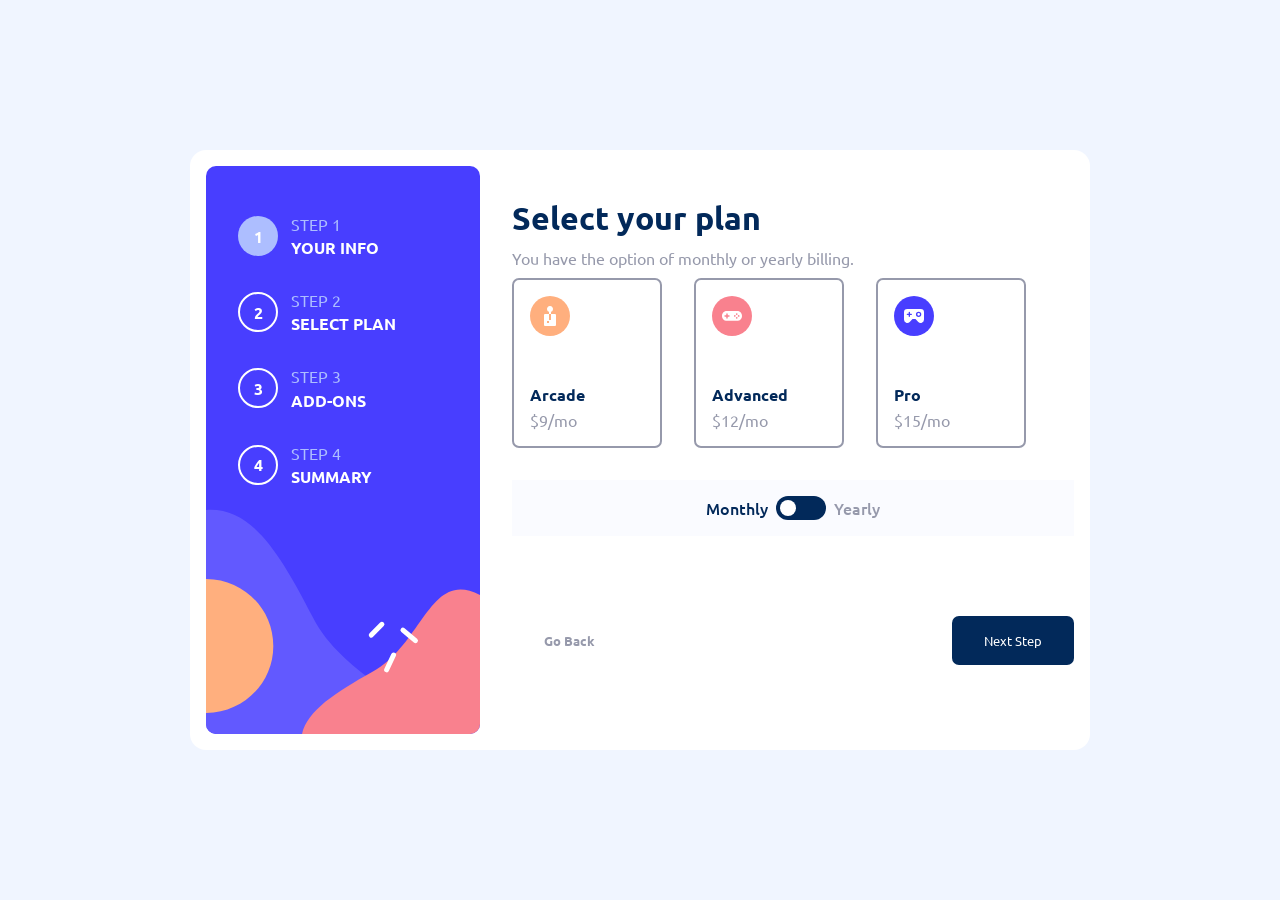
==== frontendmentor/multi-step-form-main/index.html @ c29bb30b "fm multi step form" ====
<!DOCTYPE html>
<html lang="en">

<head>
  <meta charset="UTF-8">
  <meta name="viewport" content="width=device-width, initial-scale=1.0">
  <!-- displays site properly based on user's device -->

  <link rel="icon" type="image/png" sizes="32x32" href="./assets/images/favicon-32x32.png">

  <title>Frontend Mentor | Multi-step form</title>

  <!-- Feel free to remove these styles or customise in your own stylesheet 👍 -->
  <!-- My CSS -->

  <link rel="preconnect" href="https://fonts.googleapis.com">
  <link rel="preconnect" href="https://fonts.gstatic.com" crossorigin>
  <link
    href="https://fonts.googleapis.com/css2?family=Ubuntu:ital,wght@0,300;0,400;0,500;0,700;1,300;1,400;1,500;1,700&display=swap"
    rel="stylesheet">
  <link rel="stylesheet" href="style.css">
</head>

<body>
  <div class="form">
    <div class="form-container">

      <!-- Sidebar Start -->
      <div class="form-sidebar">

        <div class="step active">
          <div class="circle">1</div>
          <div class="step-content">
            <span>STEP 1</span>
            <b>YOUR INFO</b>
          </div>
        </div>

        <div class="step">
          <div class="circle">2</div>
          <div class="step-content">
            <span>STEP 2</span>
            <b>SELECT PLAN</b>
          </div>
        </div>

        <div class="step">
          <div class="circle">3</div>
          <div class="step-content">
            <span>STEP 3</span>
            <b>ADD-ONS</b>
          </div>
        </div>

        <div class="step">
          <div class="circle">4</div>
          <div class="step-content">
            <span>STEP 4</span>
            <b>SUMMARY</b>
          </div>
        </div>

      </div>
      <!-- Sidebar End -->

      <!-- Step 1 start -->

      <div class="stp step-1">
        <div class="header">
          <h1 class="title">
            Personal info
          </h1>
          <p class="exp"> Please provide your name, email address, and phone number.</p>
        </div>

        <form action="">
          <div class="label">
            <label for="name">Name</label>
            <p class="error">This field is required</p>
          </div>
          <input type="text" required id="name" placeholder="e.g. Stephen King">

          <div class="label">
            <label for="email">Email Address</label>
            <p class="error">This field is required</p>
          </div>
          <input type="email" required name="email" id="email" placeholder="e.g. stephenking@lorem.com">


          <div class="label">
            <label for="email"> Phone Number</label>
            <p class="error">This field is required</p>
          </div>
          <input type="tel" required name="phone" id="phone" placeholder="e.g. +1 234 567 890">
        </form>

        <div class="btns">
          <button class="next-step" type="submit">Next Step</button>
        </div>
        <!-- Step 1 end -->
      </div>

      <!-- Step 2 start -->

      <div class="stp step-2">
        <div class="header">
          <h1 class="title">
            Select your plan
          </h1>
          <p class="exp"> You have the option of monthly or yearly billing.</p>
          <form>
            <div class="plan-card selected">
              <img src="./assets/images/icon-arcade.svg" alt="">
              <div class="plan-info chosen">
                <b> Arcade</b>
                <span class="plan-priced"> $9/mo</span>
              </div>
            </div>

            <div class="plan-card">
              <img src="./assets/images/icon-advanced.svg" alt="">
              <div class="plan-info">
                <b> Advanced</b>
                <span class="plan-priced"> $12/mo</span>
              </div>
            </div>

            <div class="plan-card">
              <img src="./assets/images/icon-pro.svg" alt="">
              <div class="plan-info">
                <b> Pro</b>
                <span class="plan-priced"> $15/mo</span>
              </div>
            </div>
          </form>
          <div class="switcher">
            <p class="monthly sw-active">
              Monthly
            </p>
            <label class="switch">
              <input type="checkbox">
              <span class="slider round"></span>
            </label>
            <p class="yearly">Yearly</p>
          </div>
          <div class="btns">
            <button class="previous-step" type="button"> Go Back</button>
            <button class="next-step" type="submit"> Next Step</button>
          </div>
        </div>
      </div>

      <!-- Step 2 end -->

      <!-- Step 3 start -->

      <div class="stp step-3">
        <div class="header">
          <h1 class="title"> Pick add-ons</h1>
          <p class="exp"> Add-ons help enhance your gaming experience.</p>
        </div>
        <form action="">

          <div class="box" data-id="1">
            <input type="checkbox" id="online">
            <div class="description">
              <label for="online">
                Online service
              </label>
              <small> Access to multiplayer games</small>
            </div>
            <p class="price"> +$1/mo</p>
          </div>

          <div class="box" data-id="2">
            <input type="checkbox" id="online">
            <div class="description">
              <label for="larger">
                Customizable Profile
              </label>
              <small> Extra 1TB of cloud save</small>
            </div>
            <p class="price"> +$2/mo</p>
          </div>

          <div class="box" data-id="3">
            <input type="checkbox" id="online">
            <div class="description">
              <label for="custom">
                Customizable Profile
              </label>
              <small> Custom theme on your profile</small>
            </div>
            <p class="price"> +$2/mo</p>
          </div>

        </form>

        <div class="btns">
          <button class="previous-step" type="button"> Go Back</button>
          <button class="next-step" type="submit"> Next Step</button>
        </div>
      </div>

      <!-- Step 3 end -->

      <!-- Step 4 start -->

      <div class="stp step-4">
        <div class="header">
          <h1 class="title">Finishing Up</h1>
          <p class="exp">
            Double-check everything looks OK before confirming.
          </p>
        </div>
        <div class="selection-box">
          <div class="selection-container">
            <div class="selected-plan">
              <p class="plan-name">Arcade(Monthly)</p>
              <p class="plan-price">$9/mo</p>
            </div>
            <hr>
            <div class="selected-addon">
              <span class="service-name">Online service</span>
              <span class="service-price">$1/mo</span>
            </div>
          </div>
        </div>
        <p class="total"> Total (per month/year)</p>
      </div>
      <!-- Step 4 end -->

      <!-- Step 5 start -->
      <div class="step-5">
        <img src="./assets/images/icon-thank-you.svg" alt="">
        <div class="header">
          <h1 class="title"> Thank you!</h1>
          <p class="exp"> Thanks for confirming your subscription! We hope you have fun
            using our platform. If you ever need support, please feel free
            to email us at support@loremgaming.com.</p>
        </div>
        <div class="btns">

          <button class="next-step" type="submit"> </button>
        </div>
      </div>
    </div>
  </div>

</body>

</html>
---- frontendmentor/multi-step-form-main/style.css ----
/* ==========================================================================
   1. Global Resets & Variables
   ========================================================================== */

*,
*::before,
*::after {
    box-sizing: border-box;
    margin: 0;
    padding: 0;
}

/* Force form elements to inherit the font-family from the body */
button,
input,
select,
textarea {
    font-family: inherit;
}

:root {

    /* colors Primary */

    --blue-950: hsl(213, 96%, 18%);
    --purple-600: hsl(243, 100%, 62%);
    --blue-300: hsl(228, 100%, 84%);
    --blue-200: hsl(206, 94%, 87%);
    --red-500: hsl(354, 84%, 57%);

    /* colors Neutral */

    --grey-500: hsl(231, 11%, 63%);
    --purple-200: hsl(229, 24%, 87%);
    --blue-100: hsl(218, 100%, 97%);
    --blue-50: hsl(231, 100%, 99%);
    --white: hsl(0, 100%, 100%);
}

body {
    background-color: var(--blue-100);
    display: flex;
    font-family: "Ubuntu", sans-serif;
    align-items: center;
    justify-content: center;
    min-height: 100vh;
}

.hidden {
    display: none;
}

img {
    max-width: 100%;
}

.form {
    width: 900px;
    background-color: var(--white);
    border-radius: 1rem;
    box-shadow: 0px 0px 0px black;
}

.form-container {
    display: flex;
    padding: 1rem;
}

.form-sidebar {
    background-image: url(assets/images/bg-sidebar-desktop.svg);
    background-repeat: no-repeat;
    width: 400px;
    height: 568px;
    padding: 3rem 2rem;
    display: flex;
    flex-direction: column;
    gap: 2rem;
}

.circle {
    width: 40px;
    height: 40px;
    border: 2px solid var(--white);
    border-radius: 50%;
    display: flex;
    align-items: center;
    justify-content: center;
    color: var(--white);
    font-weight: 700;
}

.active .circle {
    background-color: var(--blue-300);
    color: --var(blue-950);
    border: none;
}

/* .error {
    border: 2px solid var(--red-500);
} */

.step {
    display: flex;
    align-items: center;
    gap: .8rem;

}

.step-content {
    display: flex;
    flex-direction: column;
    gap: .2rem;

    & span {
        text-transform: uppercase;
        color: var(--blue-300);
    }

    & b {
        text-transform: uppercase;
        color: var(--white);
    }
}

.stp {
    display: flex;
    flex-direction: column;
    justify-content: center;

    & .header {
        margin-bottom: auto;
        padding-top: 2rem;
        line-height: 2.5rem;
    }
}

.header {
    & .title {
        color: var(--blue-950);
    }

    & .exp {
        color: var(--grey-500);
    }
}

.next-step {
    margin-top: auto;
    margin-bottom: 2rem;
    margin-left: auto;
    border: none;
    padding: 1rem 2rem;
    border-radius: 7px;
    background-color: var(--blue-950);
    color: white;
    cursor: pointer;
}

/* STEP 1 */

.step-1 {
    display: none;
    width: 90%;

    & form {
        display: flex;
        flex-direction: column;
        flex: 1;
        justify-content: center;
        gap: 1rem;

        & input {
            padding: 1rem;
            border: 1px solid var(--grey-500);
            border-radius: 7px;
            font-weight: 500;
            font-size: 1rem;
            /* font-family: inherit; */

            &:focus {
                outline-color: var(--purple-600);
            }

            &::placeholder {
                font-weight: 500;
                font-size: 1rem;
            }

        }

        & .error {
            display: none;
            color: var(--red-500);
            font-size: .9rem;
            font-weight: 700;
        }
    }
}

.label {
    color: var(--blue-950);
    display: flex;
    justify-content: space-between;
}

/* STEP 2 */
.step-2 {
    display: flex;
    width: 90%;

    & form {
        display: flex;
        flex: 1;
        align-items: center;
        gap: 2rem;
        margin-bottom: 2rem;
    }
}

.plan-card {
    border: 2px solid var(--grey-500);
    border-radius: 7px;
    width: 150px;
    height: 170px;
    cursor: pointer;
    padding: 1rem;
    display: flex;
    flex-direction: column;
    align-items: flex-start;
    justify-content: space-between;

    /* RESET THE INHERITED OVERSIZE TEXT LINE HEIGHTS HERE */
    line-height: normal;
}

.plan-info {
    display: flex;
    flex-direction: column;
    gap: .3rem;

    & b {
        color: var(--blue-950);
    }

    & span {
        color: var(--grey-500);
    }
}

.monthly,
.yearly {
    color: var(--grey-500);
    font-weight: 500;
}

.sw-active {
    color: var(--blue-950);
}

.btns {
    display: flex;
    align-items: center;
    justify-content: space-between;
}

.previous-step {
    margin-top: auto;
    margin-bottom: 2rem;
    border: none;
    background-color: transparent;
    font-weight: 700;
    padding: 1rem 2rem;
    border-radius: 7px;
    color: var(--grey-500);
    cursor: pointer;
}

.switcher {
    background-color: var(--blue-50);
    display: flex;
    align-items: center;
    gap: .5rem;
    padding: .5rem;
    margin-bottom: 5rem;
    justify-content: center;
}

.switch {
    position: relative;
    display: inline-block;
    width: 50px;
    height: 24px;
}

.switch input {
    opacity: 0;
    width: 0;
    height: 0;
}

.slider {
    position: absolute;
    cursor: pointer;
    top: 0;
    left: 0;
    right: 0;
    bottom: 0;
    background-color: var(--blue-950);
    transition: 0.4s;

    &:before {
        position: absolute;
        content: "";
        height: 16px;
        width: 16px;

        left: 4px;
        bottom: 4px;
        background-color: var(--white);
        transition: 0.4s;

    }
}

input:checked+.slider::before {
    transform: translateX(26px);
}

.slider.round {
    border-radius: 34px;
}

.slider.round::before {
    border-radius: 50%;
}

/* .plan-info * {
    outline: 1px solid limegreen !important;
    background-color: rgba(0, 255, 0, 0.1) !important;
} */

/* STEP 3 */
.step-3 {
    display: none;
    width: 90%;
}

/* STEP 4 */
.step-4 {
    display: none;
    width: 90%;
}

/* STEP 5 */
.step-5 {
    display: none;
    width: 90%;
}

/* STEP 6 */
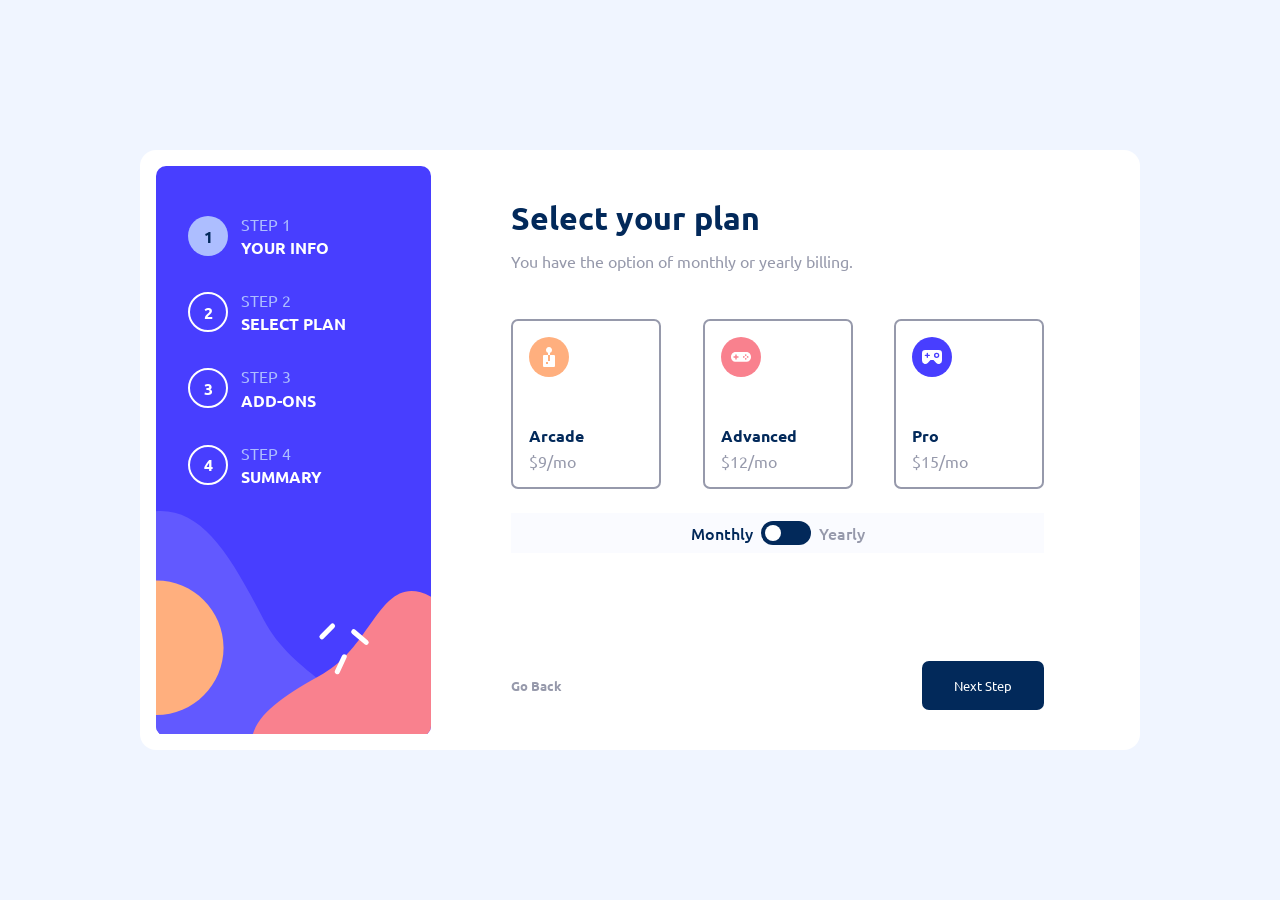
==== commit 8d699c9d: "UI and stylesheet improvement" ====
--- a/frontendmentor/multi-step-form-main/index.html
+++ b/frontendmentor/multi-step-form-main/index.html
@@ -63,76 +63,91 @@
       </div>
       <!-- Sidebar End -->
 
-      <!-- Step 1 start -->
-
-      <div class="stp step-1">
-        <div class="header">
-          <h1 class="title">
-            Personal info
-          </h1>
-          <p class="exp"> Please provide your name, email address, and phone number.</p>
-        </div>
-
-        <form action="">
-          <div class="label">
-            <label for="name">Name</label>
-            <p class="error">This field is required</p>
-          </div>
-          <input type="text" required id="name" placeholder="e.g. Stephen King">
-
-          <div class="label">
-            <label for="email">Email Address</label>
-            <p class="error">This field is required</p>
-          </div>
-          <input type="email" required name="email" id="email" placeholder="e.g. stephenking@lorem.com">
-
-
-          <div class="label">
-            <label for="email"> Phone Number</label>
-            <p class="error">This field is required</p>
-          </div>
-          <input type="tel" required name="phone" id="phone" placeholder="e.g. +1 234 567 890">
-        </form>
-
-        <div class="btns">
+      <!-- 2. Main content area containing steps & global navigation -->
+      <main class="form-content-area">
+
+        <!-- Step 1 start -->
+
+        <div class="step-layout step-1 ">
+          <div class="form-header">
+            <h1 class="title">
+              Personal info
+            </h1>
+            <p class="exp"> Please provide your name, email address, and phone number.</p>
+          </div>
+
+          <form class="step-1-form" action="">
+
+            <div class="input-group">
+              <div class="label">
+                <label for="name">Name</label>
+                <p class="error">This field is required</p>
+              </div>
+              <input type="text" class="form-control" required id="name" placeholder="e.g. Stephen King">
+            </div>
+
+            <div class="input-group">
+              <div class="label">
+                <label for="email">Email Address</label>
+                <p class="error">This field is required</p>
+              </div>
+              <input type="email" class="form-control" required name="email" id="email"
+                placeholder="e.g. stephenking@lorem.com">
+            </div>
+
+            <div class="input-group">
+              <div class="label">
+                <label for="email"> Phone Number</label>
+                <p class="error">This field is required</p>
+              </div>
+              <input type="tel" class="form-control" required name="phone" id="phone" placeholder="e.g. +1 234 567 890">
+            </div>
+          </form>
+
+          <!-- <div class="btns">
           <button class="next-step" type="submit">Next Step</button>
-        </div>
-        <!-- Step 1 end -->
-      </div>
-
-      <!-- Step 2 start -->
-
-      <div class="stp step-2">
-        <div class="header">
-          <h1 class="title">
-            Select your plan
-          </h1>
-          <p class="exp"> You have the option of monthly or yearly billing.</p>
+        </div> -->
+          <!-- Step 1 end -->
+        </div>
+
+        <!-- Step 2 start -->
+
+        <div class="step-layout step-2 is-active">
+          <div class="form-header">
+            <h1 class="title">
+              Select your plan
+            </h1>
+            <p class="exp"> You have the option of monthly or yearly billing.</p>
+          </div>
+
           <form>
-            <div class="plan-card selected">
-              <img src="./assets/images/icon-arcade.svg" alt="">
-              <div class="plan-info chosen">
-                <b> Arcade</b>
-                <span class="plan-priced"> $9/mo</span>
-              </div>
-            </div>
-
-            <div class="plan-card">
-              <img src="./assets/images/icon-advanced.svg" alt="">
-              <div class="plan-info">
-                <b> Advanced</b>
-                <span class="plan-priced"> $12/mo</span>
-              </div>
-            </div>
-
-            <div class="plan-card">
-              <img src="./assets/images/icon-pro.svg" alt="">
-              <div class="plan-info">
-                <b> Pro</b>
-                <span class="plan-priced"> $15/mo</span>
+            <div class="plan-card-container">
+              <div class="plan-card selected">
+                <img src="./assets/images/icon-arcade.svg" alt="">
+                <div class="plan-info chosen">
+                  <b> Arcade</b>
+                  <span class="plan-priced"> $9/mo</span>
+                </div>
+              </div>
+
+              <div class="plan-card">
+                <img src="./assets/images/icon-advanced.svg" alt="">
+                <div class="plan-info">
+                  <b> Advanced</b>
+                  <span class="plan-priced"> $12/mo</span>
+                </div>
+              </div>
+
+              <div class="plan-card">
+                <img src="./assets/images/icon-pro.svg" alt="">
+                <div class="plan-info">
+                  <b> Pro</b>
+                  <span class="plan-priced"> $15/mo</span>
+                </div>
               </div>
             </div>
           </form>
+
           <div class="switcher">
             <p class="monthly sw-active">
               Monthly
@@ -143,107 +158,108 @@
             </label>
             <p class="yearly">Yearly</p>
           </div>
+        </div>
+
+        <!-- Step 2 end -->
+
+        <!-- Step 3 start -->
+
+        <div class="stp step-3">
+          <div class="header">
+            <h1 class="title"> Pick add-ons</h1>
+            <p class="exp"> Add-ons help enhance your gaming experience.</p>
+          </div>
+          <form action="">
+
+            <div class="box" data-id="1">
+              <input type="checkbox" id="online">
+              <div class="description">
+                <label for="online">
+                  Online service
+                </label>
+                <small> Access to multiplayer games</small>
+              </div>
+              <p class="price"> +$1/mo</p>
+            </div>
+
+            <div class="box" data-id="2">
+              <input type="checkbox" id="online">
+              <div class="description">
+                <label for="larger">
+                  Customizable Profile
+                </label>
+                <small> Extra 1TB of cloud save</small>
+              </div>
+              <p class="price"> +$2/mo</p>
+            </div>
+
+            <div class="box" data-id="3">
+              <input type="checkbox" id="online">
+              <div class="description">
+                <label for="custom">
+                  Customizable Profile
+                </label>
+                <small> Custom theme on your profile</small>
+              </div>
+              <p class="price"> +$2/mo</p>
+            </div>
+
+          </form>
+
           <div class="btns">
             <button class="previous-step" type="button"> Go Back</button>
             <button class="next-step" type="submit"> Next Step</button>
           </div>
         </div>
-      </div>
-
-      <!-- Step 2 end -->
-
-      <!-- Step 3 start -->
-
-      <div class="stp step-3">
-        <div class="header">
-          <h1 class="title"> Pick add-ons</h1>
-          <p class="exp"> Add-ons help enhance your gaming experience.</p>
-        </div>
-        <form action="">
-
-          <div class="box" data-id="1">
-            <input type="checkbox" id="online">
-            <div class="description">
-              <label for="online">
-                Online service
-              </label>
-              <small> Access to multiplayer games</small>
-            </div>
-            <p class="price"> +$1/mo</p>
-          </div>
-
-          <div class="box" data-id="2">
-            <input type="checkbox" id="online">
-            <div class="description">
-              <label for="larger">
-                Customizable Profile
-              </label>
-              <small> Extra 1TB of cloud save</small>
-            </div>
-            <p class="price"> +$2/mo</p>
-          </div>
-
-          <div class="box" data-id="3">
-            <input type="checkbox" id="online">
-            <div class="description">
-              <label for="custom">
-                Customizable Profile
-              </label>
-              <small> Custom theme on your profile</small>
-            </div>
-            <p class="price"> +$2/mo</p>
-          </div>
-
-        </form>
+
+        <!-- Step 3 end -->
+
+        <!-- Step 4 start -->
+
+        <div class="stp step-4">
+          <div class="header">
+            <h1 class="title">Finishing Up</h1>
+            <p class="exp">
+              Double-check everything looks OK before confirming.
+            </p>
+          </div>
+          <div class="selection-box">
+            <div class="selection-container">
+              <div class="selected-plan">
+                <p class="plan-name">Arcade(Monthly)</p>
+                <p class="plan-price">$9/mo</p>
+              </div>
+              <hr>
+              <div class="selected-addon">
+                <span class="service-name">Online service</span>
+                <span class="service-price">$1/mo</span>
+              </div>
+            </div>
+          </div>
+          <p class="total"> Total (per month/year)</p>
+        </div>
+        <!-- Step 4 end -->
+
+        <!-- Step 5 start -->
+        <div class="step-5">
+          <img src="./assets/images/icon-thank-you.svg" alt="">
+          <div class="header">
+            <h1 class="title"> Thank you!</h1>
+            <p class="exp"> Thanks for confirming your subscription! We hope you have fun
+              using our platform. If you ever need support, please feel free
+              to email us at support@loremgaming.com.</p>
+          </div>
+          <div class="btns">
+
+            <button class="next-step" type="submit"> </button>
+          </div>
+        </div>
 
         <div class="btns">
           <button class="previous-step" type="button"> Go Back</button>
           <button class="next-step" type="submit"> Next Step</button>
         </div>
-      </div>
-
-      <!-- Step 3 end -->
-
-      <!-- Step 4 start -->
-
-      <div class="stp step-4">
-        <div class="header">
-          <h1 class="title">Finishing Up</h1>
-          <p class="exp">
-            Double-check everything looks OK before confirming.
-          </p>
-        </div>
-        <div class="selection-box">
-          <div class="selection-container">
-            <div class="selected-plan">
-              <p class="plan-name">Arcade(Monthly)</p>
-              <p class="plan-price">$9/mo</p>
-            </div>
-            <hr>
-            <div class="selected-addon">
-              <span class="service-name">Online service</span>
-              <span class="service-price">$1/mo</span>
-            </div>
-          </div>
-        </div>
-        <p class="total"> Total (per month/year)</p>
-      </div>
-      <!-- Step 4 end -->
-
-      <!-- Step 5 start -->
-      <div class="step-5">
-        <img src="./assets/images/icon-thank-you.svg" alt="">
-        <div class="header">
-          <h1 class="title"> Thank you!</h1>
-          <p class="exp"> Thanks for confirming your subscription! We hope you have fun
-            using our platform. If you ever need support, please feel free
-            to email us at support@loremgaming.com.</p>
-        </div>
-        <div class="btns">
-
-          <button class="next-step" type="submit"> </button>
-        </div>
-      </div>
+        </main>
     </div>
   </div>
 
--- a/frontendmentor/multi-step-form-main/style.css
+++ b/frontendmentor/multi-step-form-main/style.css
@@ -55,7 +55,7 @@
 }
 
 .form {
-    width: 900px;
+    width: 1000px;
     background-color: var(--white);
     border-radius: 1rem;
     box-shadow: 0px 0px 0px black;
@@ -69,9 +69,11 @@
 .form-sidebar {
     background-image: url(assets/images/bg-sidebar-desktop.svg);
     background-repeat: no-repeat;
-    width: 400px;
+    background-size: cover;
+    /* 👈 Add this line so the image fills the container */
+    width: 275px;           /* 👈 Reduced from 400px */
     height: 568px;
-    padding: 3rem 2rem;
+    padding: 3rem 1rem 3rem 2rem;
     display: flex;
     flex-direction: column;
     gap: 2rem;
@@ -91,7 +93,7 @@
 
 .active .circle {
     background-color: var(--blue-300);
-    color: --var(blue-950);
+    color: var(--blue-950);
     border: none;
 }
 
@@ -99,11 +101,14 @@
     border: 2px solid var(--red-500);
 } */
 
+
+
+
 .step {
+    /* This is for sidebar */
     display: flex;
     align-items: center;
     gap: .8rem;
-
 }
 
 .step-content {
@@ -122,17 +127,6 @@
     }
 }
 
-.stp {
-    display: flex;
-    flex-direction: column;
-    justify-content: center;
-
-    & .header {
-        margin-bottom: auto;
-        padding-top: 2rem;
-        line-height: 2.5rem;
-    }
-}
 
 .header {
     & .title {
@@ -144,9 +138,193 @@
     }
 }
 
+.form-header {
+    display: flex;
+    flex-direction: column;
+    gap: 12px;
+    width: 100%;
+
+    & .title {
+        color: var(--blue-950);
+    }
+
+    & .exp {
+        color: var(--grey-500);
+    }
+}
+
+
+/* STEP 1 */
+
+.form-content-area {
+    display: flex;
+    flex-direction: column;
+    flex: 1;
+    justify-content: space-between;
+
+    /* Main horizontal boundaries set here */
+    padding-left: 5rem;
+    padding-right: 5rem;
+    padding-bottom: 1.5rem;
+}
+
+.step-layout {
+    display: none;
+    flex-direction: column;
+
+    width: 100%;
+    padding-top: 2rem;
+    flex: 1;
+    /* Allows the active step layout to take up remaining height */
+
+
+    &.is-active {
+        display: flex;
+    }
+
+    &.step-1 {
+        gap: 2rem;
+        /* Spacing between header and form for Step 1 */
+    }
+
+    &.step-2 {
+        gap: 1.5rem;
+        /* Custom spacing for Step 2 if needed */
+    }
+
+}
+
+
+/* STEP 1 STYLES START */
+
+.step-1-form {
+    width: 90%;
+    display: flex;
+    flex-direction: column;
+    flex: 1;
+    justify-content: flex-start;
+    /* Changed from center to push elements to the top */
+    gap: 1rem;
+    /* This controls the gap between input fields */
+
+    & .input-group {
+        display: flex;
+        flex-direction: column;
+        gap: .6rem;
+    }
+
+    & .form-control {
+        width: 90%;
+        padding: 1rem;
+        border: 1px solid var(--grey-500);
+        border-radius: 7px;
+        font-weight: 500;
+        font-size: 1rem;
+        /* font-family: inherit; */
+
+        &:focus {
+            outline-color: var(--purple-600);
+        }
+
+        &::placeholder {
+            font-weight: 500;
+            font-size: 1rem;
+        }
+    }
+
+    & .error {
+        display: none;
+        color: var(--red-500);
+        font-size: .9rem;
+        font-weight: 700;
+    }
+
+    & .label {
+        color: var(--blue-950);
+        display: flex;
+        justify-content: space-between;
+    }
+
+}
+
+/* STEP 1 STYLES END */
+
+
+
+/* STEP 2 STYLES START */
+.plan-card-container {
+    display: flex;
+    flex-direction: row;
+    justify-content: space-between;
+    gap: 16px;
+    width: 100%;
+    margin-top: 24px;
+}
+
+.plan-card {
+    border: 2px solid var(--grey-500);
+    border-radius: 7px;
+    width: 150px;
+    height: 170px;
+    cursor: pointer;
+    padding: 1rem;
+    display: flex;
+    flex-direction: column;
+    align-items: flex-start;
+    justify-content: space-between;
+
+    /* RESET THE INHERITED OVERSIZE TEXT LINE HEIGHTS HERE */
+    line-height: normal;
+}
+
+.plan-info {
+    display: flex;
+    flex-direction: column;
+    gap: .3rem;
+
+    & b {
+        color: var(--blue-950);
+    }
+
+    & span {
+        color: var(--grey-500);
+    }
+}
+
+.monthly,
+.yearly {
+    color: var(--grey-500);
+    font-weight: 500;
+}
+
+.sw-active {
+    color: var(--blue-950);
+}
+
+.btns {
+    display: flex;
+    align-items: center;
+    justify-content: space-between;
+    width: 100%;
+}
+
+
+.previous-step {
+    /* margin-top: auto; */
+    border: none;
+    background-color: transparent;
+    font-weight: 700;
+    /* padding: 1rem 2rem;
+    border-radius: 7px; */
+    color: var(--grey-500);
+    cursor: pointer;
+
+}
+
+
 .next-step {
     margin-top: auto;
-    margin-bottom: 2rem;
+    /* margin-bottom: 2rem; */
     margin-left: auto;
     border: none;
     padding: 1rem 2rem;
@@ -156,124 +334,7 @@
     cursor: pointer;
 }
 
-/* STEP 1 */
-
-.step-1 {
-    display: none;
-    width: 90%;
-
-    & form {
-        display: flex;
-        flex-direction: column;
-        flex: 1;
-        justify-content: center;
-        gap: 1rem;
-
-        & input {
-            padding: 1rem;
-            border: 1px solid var(--grey-500);
-            border-radius: 7px;
-            font-weight: 500;
-            font-size: 1rem;
-            /* font-family: inherit; */
-
-            &:focus {
-                outline-color: var(--purple-600);
-            }
-
-            &::placeholder {
-                font-weight: 500;
-                font-size: 1rem;
-            }
-
-        }
-
-        & .error {
-            display: none;
-            color: var(--red-500);
-            font-size: .9rem;
-            font-weight: 700;
-        }
-    }
-}
-
-.label {
-    color: var(--blue-950);
-    display: flex;
-    justify-content: space-between;
-}
-
-/* STEP 2 */
-.step-2 {
-    display: flex;
-    width: 90%;
-
-    & form {
-        display: flex;
-        flex: 1;
-        align-items: center;
-        gap: 2rem;
-        margin-bottom: 2rem;
-    }
-}
-
-.plan-card {
-    border: 2px solid var(--grey-500);
-    border-radius: 7px;
-    width: 150px;
-    height: 170px;
-    cursor: pointer;
-    padding: 1rem;
-    display: flex;
-    flex-direction: column;
-    align-items: flex-start;
-    justify-content: space-between;
-
-    /* RESET THE INHERITED OVERSIZE TEXT LINE HEIGHTS HERE */
-    line-height: normal;
-}
-
-.plan-info {
-    display: flex;
-    flex-direction: column;
-    gap: .3rem;
-
-    & b {
-        color: var(--blue-950);
-    }
-
-    & span {
-        color: var(--grey-500);
-    }
-}
-
-.monthly,
-.yearly {
-    color: var(--grey-500);
-    font-weight: 500;
-}
-
-.sw-active {
-    color: var(--blue-950);
-}
-
-.btns {
-    display: flex;
-    align-items: center;
-    justify-content: space-between;
-}
-
-.previous-step {
-    margin-top: auto;
-    margin-bottom: 2rem;
-    border: none;
-    background-color: transparent;
-    font-weight: 700;
-    padding: 1rem 2rem;
-    border-radius: 7px;
-    color: var(--grey-500);
-    cursor: pointer;
-}
+
 
 .switcher {
     background-color: var(--blue-50);
@@ -334,10 +395,7 @@
     border-radius: 50%;
 }
 
-/* .plan-info * {
-    outline: 1px solid limegreen !important;
-    background-color: rgba(0, 255, 0, 0.1) !important;
-} */
+/* STEP 2 STYLES END */
 
 /* STEP 3 */
 .step-3 {
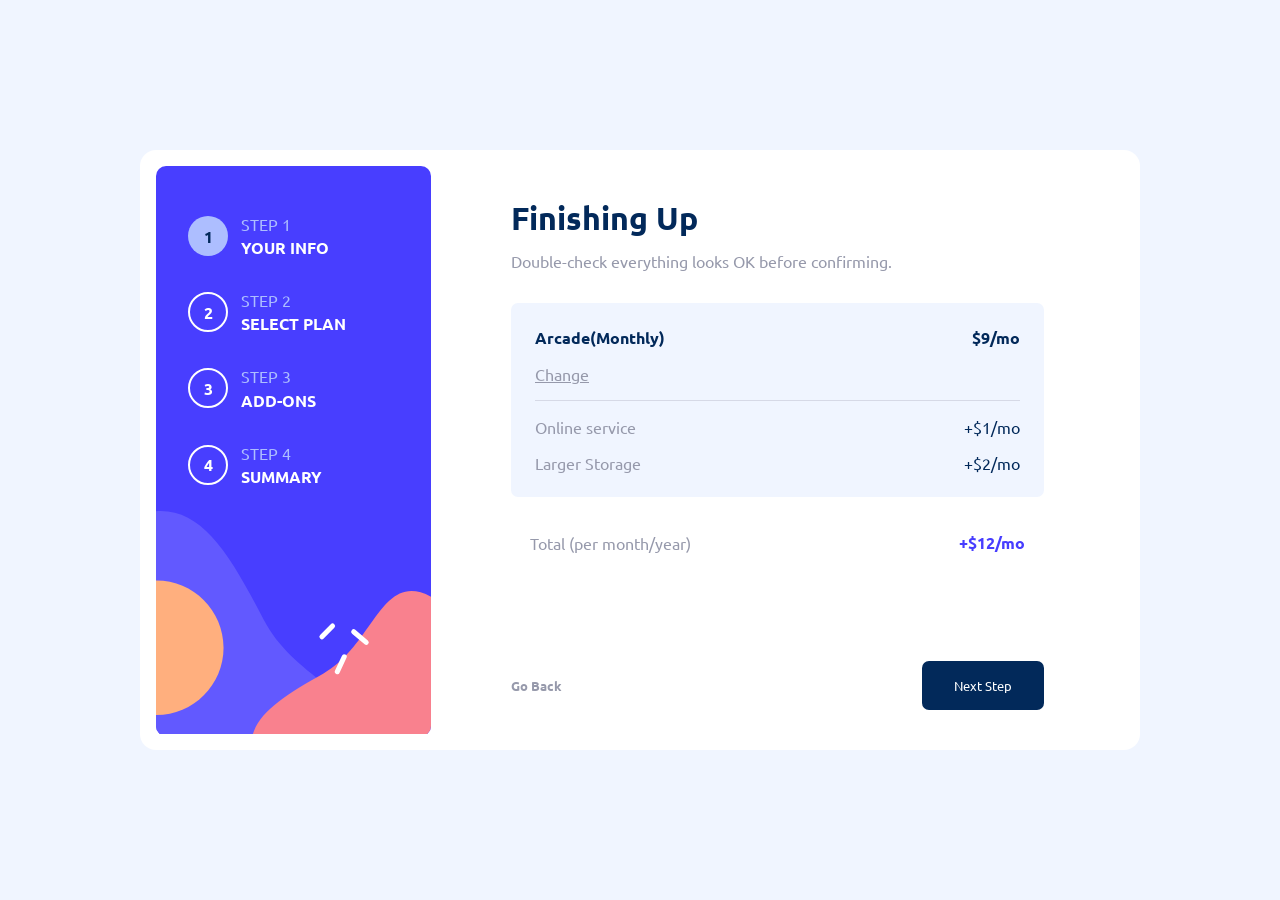
==== commit 412ea0dc: "step-1 to step-4" ====
--- a/frontendmentor/multi-step-form-main/index.html
+++ b/frontendmentor/multi-step-form-main/index.html
@@ -22,8 +22,8 @@
 </head>
 
 <body>
-  <div class="form">
-    <div class="form-container">
+  <div class="multistep-card">
+    <div class="multistep-card__container">
 
       <!-- Sidebar Start -->
       <div class="form-sidebar">
@@ -112,7 +112,7 @@
 
         <!-- Step 2 start -->
 
-        <div class="step-layout step-2 is-active">
+        <div class="step-layout step-2">
           <div class="form-header">
             <h1 class="title">
               Select your plan
@@ -164,80 +164,95 @@
 
         <!-- Step 3 start -->
 
-        <div class="stp step-3">
-          <div class="header">
+        <div class="step-layout">
+          <div class="form-header">
             <h1 class="title"> Pick add-ons</h1>
             <p class="exp"> Add-ons help enhance your gaming experience.</p>
           </div>
-          <form action="">
-
-            <div class="box" data-id="1">
-              <input type="checkbox" id="online">
-              <div class="description">
-                <label for="online">
-                  Online service
-                </label>
-                <small> Access to multiplayer games</small>
-              </div>
-              <p class="price"> +$1/mo</p>
-            </div>
-
-            <div class="box" data-id="2">
-              <input type="checkbox" id="online">
-              <div class="description">
-                <label for="larger">
-                  Customizable Profile
-                </label>
-                <small> Extra 1TB of cloud save</small>
-              </div>
-              <p class="price"> +$2/mo</p>
-            </div>
-
-            <div class="box" data-id="3">
-              <input type="checkbox" id="online">
-              <div class="description">
-                <label for="custom">
-                  Customizable Profile
-                </label>
-                <small> Custom theme on your profile</small>
-              </div>
-              <p class="price"> +$2/mo</p>
-            </div>
-
+          <form action="" class="form-step-3">
+            <div class="addon-container">
+
+              <label class="box" data-id="1">
+                <input type="checkbox" id="onine"> <!-- Inside the label = the whole box is clickable! -->
+                <div class="description">
+                  <span class="addon-title">Online service</span>
+                  <small>Access to multiplayer games</small>
+                </div>
+                <p class="price">+$1/mo</p>
+              </label>
+
+              <label class="box" data-id="2">
+                <input type="checkbox" id="larger">
+                <div class="description">
+                  <span class="addon-title">
+                    Larger Storage
+                  </span>
+                  <small> Extra 1TB of cloud save</small>
+                </div>
+                <p class="price"> +$2/mo</p>
+              </label>
+
+              <label class="box" data-id="3">
+                <input type="checkbox" id="custom">
+                <div class="description">
+                  <span class="addon-title">
+                    Customizable Profile
+                  </span>
+                  <small> Custom theme on your profile</small>
+                </div>
+                <p class="price"> +$2/mo</p>
+                </lable>
+
+            </div>
           </form>
-
-          <div class="btns">
-            <button class="previous-step" type="button"> Go Back</button>
-            <button class="next-step" type="submit"> Next Step</button>
-          </div>
         </div>
 
         <!-- Step 3 end -->
 
         <!-- Step 4 start -->
 
-        <div class="stp step-4">
-          <div class="header">
+        <div class="step-layout is-active">
+          <div class="form-header">
             <h1 class="title">Finishing Up</h1>
             <p class="exp">
               Double-check everything looks OK before confirming.
             </p>
           </div>
-          <div class="selection-box">
-            <div class="selection-container">
+          <form action="" class="form-step-4">
+            <div class="selection-box">
+
               <div class="selected-plan">
                 <p class="plan-name">Arcade(Monthly)</p>
                 <p class="plan-price">$9/mo</p>
               </div>
+
+              <div class="change-plan">
+                <a href="">Change</a>
+              </div>
+
               <hr>
-              <div class="selected-addon">
-                <span class="service-name">Online service</span>
-                <span class="service-price">$1/mo</span>
-              </div>
-            </div>
-          </div>
-          <p class="total"> Total (per month/year)</p>
-        </div>
+
+              <div class="selected-addons-list">
+                <div class="selected-addon-row" addon-row-id="1">
+                  <span class="service-name">Online service</span>
+                  <span class="service-price">+$1/mo</span>
+                  <!-- JavaScript will automatically inject rows here on the fly -->
+                </div>
+
+                <div class="selected-addon-row" addon-row-id="2">
+                  <span class="service-name">Larger Storage</span>
+                  <span class="service-price">+$2/mo</span>
+                  <!-- JavaScript will automatically inject rows here on the fly -->
+                </div>
+              </div>
+
+            </div>
+            <div class="total-box">
+              <p class="total-label"> Total (per month/year)</p>
+              <p class="total-amount">+$12/mo</p>
+            </div>
+        </div>
+        </form>
         <!-- Step 4 end -->
 
         <!-- Step 5 start -->
@@ -259,7 +274,7 @@
           <button class="previous-step" type="button"> Go Back</button>
           <button class="next-step" type="submit"> Next Step</button>
         </div>
-        </main>
+      </main>
     </div>
   </div>
 
--- a/frontendmentor/multi-step-form-main/style.css
+++ b/frontendmentor/multi-step-form-main/style.css
@@ -1,3 +1,11 @@
+@import url("./styles/layout.css");
+@import url("./styles/sidebar.css");
+@import url("./styles/buttons.css");
+@import url("./styles/step-1.css");
+@import url("./styles/step-2.css");
+@import url("./styles/step-3.css");
+@import url("./styles/step-4.css");
+
 /* ==========================================================================
    1. Global Resets & Variables
    ========================================================================== */
@@ -23,6 +31,7 @@
     /* colors Primary */
 
     --blue-950: hsl(213, 96%, 18%);
+    --blue-800: hsl(213, 72%, 31%);
     --purple-600: hsl(243, 100%, 62%);
     --blue-300: hsl(228, 100%, 84%);
     --blue-200: hsl(206, 94%, 87%);
@@ -54,346 +63,7 @@
     max-width: 100%;
 }
 
-.form {
-    width: 1000px;
-    background-color: var(--white);
-    border-radius: 1rem;
-    box-shadow: 0px 0px 0px black;
-}
 
-.form-container {
-    display: flex;
-    padding: 1rem;
-}
-
-.form-sidebar {
-    background-image: url(assets/images/bg-sidebar-desktop.svg);
-    background-repeat: no-repeat;
-    background-size: cover;
-    /* 👈 Add this line so the image fills the container */
-    width: 275px;           /* 👈 Reduced from 400px */
-    height: 568px;
-    padding: 3rem 1rem 3rem 2rem;
-    display: flex;
-    flex-direction: column;
-    gap: 2rem;
-}
-
-.circle {
-    width: 40px;
-    height: 40px;
-    border: 2px solid var(--white);
-    border-radius: 50%;
-    display: flex;
-    align-items: center;
-    justify-content: center;
-    color: var(--white);
-    font-weight: 700;
-}
-
-.active .circle {
-    background-color: var(--blue-300);
-    color: var(--blue-950);
-    border: none;
-}
-
-/* .error {
-    border: 2px solid var(--red-500);
-} */
-
-
-
-
-.step {
-    /* This is for sidebar */
-    display: flex;
-    align-items: center;
-    gap: .8rem;
-}
-
-.step-content {
-    display: flex;
-    flex-direction: column;
-    gap: .2rem;
-
-    & span {
-        text-transform: uppercase;
-        color: var(--blue-300);
-    }
-
-    & b {
-        text-transform: uppercase;
-        color: var(--white);
-    }
-}
-
-
-.header {
-    & .title {
-        color: var(--blue-950);
-    }
-
-    & .exp {
-        color: var(--grey-500);
-    }
-}
-
-.form-header {
-    display: flex;
-    flex-direction: column;
-    gap: 12px;
-    width: 100%;
-
-    & .title {
-        color: var(--blue-950);
-    }
-
-    & .exp {
-        color: var(--grey-500);
-    }
-}
-
-
-/* STEP 1 */
-
-.form-content-area {
-    display: flex;
-    flex-direction: column;
-    flex: 1;
-    justify-content: space-between;
-
-    /* Main horizontal boundaries set here */
-    padding-left: 5rem;
-    padding-right: 5rem;
-    padding-bottom: 1.5rem;
-}
-
-.step-layout {
-    display: none;
-    flex-direction: column;
-
-    width: 100%;
-    padding-top: 2rem;
-    flex: 1;
-    /* Allows the active step layout to take up remaining height */
-
-
-    &.is-active {
-        display: flex;
-    }
-
-    &.step-1 {
-        gap: 2rem;
-        /* Spacing between header and form for Step 1 */
-    }
-
-    &.step-2 {
-        gap: 1.5rem;
-        /* Custom spacing for Step 2 if needed */
-    }
-
-}
-
-
-/* STEP 1 STYLES START */
-
-.step-1-form {
-    width: 90%;
-    display: flex;
-    flex-direction: column;
-    flex: 1;
-    justify-content: flex-start;
-    /* Changed from center to push elements to the top */
-    gap: 1rem;
-    /* This controls the gap between input fields */
-
-    & .input-group {
-        display: flex;
-        flex-direction: column;
-        gap: .6rem;
-    }
-
-    & .form-control {
-        width: 90%;
-        padding: 1rem;
-        border: 1px solid var(--grey-500);
-        border-radius: 7px;
-        font-weight: 500;
-        font-size: 1rem;
-        /* font-family: inherit; */
-
-        &:focus {
-            outline-color: var(--purple-600);
-        }
-
-        &::placeholder {
-            font-weight: 500;
-            font-size: 1rem;
-        }
-    }
-
-    & .error {
-        display: none;
-        color: var(--red-500);
-        font-size: .9rem;
-        font-weight: 700;
-    }
-
-    & .label {
-        color: var(--blue-950);
-        display: flex;
-        justify-content: space-between;
-    }
-
-}
-
-/* STEP 1 STYLES END */
-
-
-
-/* STEP 2 STYLES START */
-.plan-card-container {
-    display: flex;
-    flex-direction: row;
-    justify-content: space-between;
-    gap: 16px;
-    width: 100%;
-    margin-top: 24px;
-}
-
-.plan-card {
-    border: 2px solid var(--grey-500);
-    border-radius: 7px;
-    width: 150px;
-    height: 170px;
-    cursor: pointer;
-    padding: 1rem;
-    display: flex;
-    flex-direction: column;
-    align-items: flex-start;
-    justify-content: space-between;
-
-    /* RESET THE INHERITED OVERSIZE TEXT LINE HEIGHTS HERE */
-    line-height: normal;
-}
-
-.plan-info {
-    display: flex;
-    flex-direction: column;
-    gap: .3rem;
-
-    & b {
-        color: var(--blue-950);
-    }
-
-    & span {
-        color: var(--grey-500);
-    }
-}
-
-.monthly,
-.yearly {
-    color: var(--grey-500);
-    font-weight: 500;
-}
-
-.sw-active {
-    color: var(--blue-950);
-}
-
-.btns {
-    display: flex;
-    align-items: center;
-    justify-content: space-between;
-    width: 100%;
-}
-
-
-.previous-step {
-    /* margin-top: auto; */
-    border: none;
-    background-color: transparent;
-    font-weight: 700;
-    /* padding: 1rem 2rem;
-    border-radius: 7px; */
-    color: var(--grey-500);
-    cursor: pointer;
-
-}
-
-
-.next-step {
-    margin-top: auto;
-    /* margin-bottom: 2rem; */
-    margin-left: auto;
-    border: none;
-    padding: 1rem 2rem;
-    border-radius: 7px;
-    background-color: var(--blue-950);
-    color: white;
-    cursor: pointer;
-}
-
-
-
-.switcher {
-    background-color: var(--blue-50);
-    display: flex;
-    align-items: center;
-    gap: .5rem;
-    padding: .5rem;
-    margin-bottom: 5rem;
-    justify-content: center;
-}
-
-.switch {
-    position: relative;
-    display: inline-block;
-    width: 50px;
-    height: 24px;
-}
-
-.switch input {
-    opacity: 0;
-    width: 0;
-    height: 0;
-}
-
-.slider {
-    position: absolute;
-    cursor: pointer;
-    top: 0;
-    left: 0;
-    right: 0;
-    bottom: 0;
-    background-color: var(--blue-950);
-    transition: 0.4s;
-
-    &:before {
-        position: absolute;
-        content: "";
-        height: 16px;
-        width: 16px;
-
-        left: 4px;
-        bottom: 4px;
-        background-color: var(--white);
-        transition: 0.4s;
-
-    }
-}
-
-input:checked+.slider::before {
-    transform: translateX(26px);
-}
-
-.slider.round {
-    border-radius: 34px;
-}
-
-.slider.round::before {
-    border-radius: 50%;
-}
 
 /* STEP 2 STYLES END */
 
